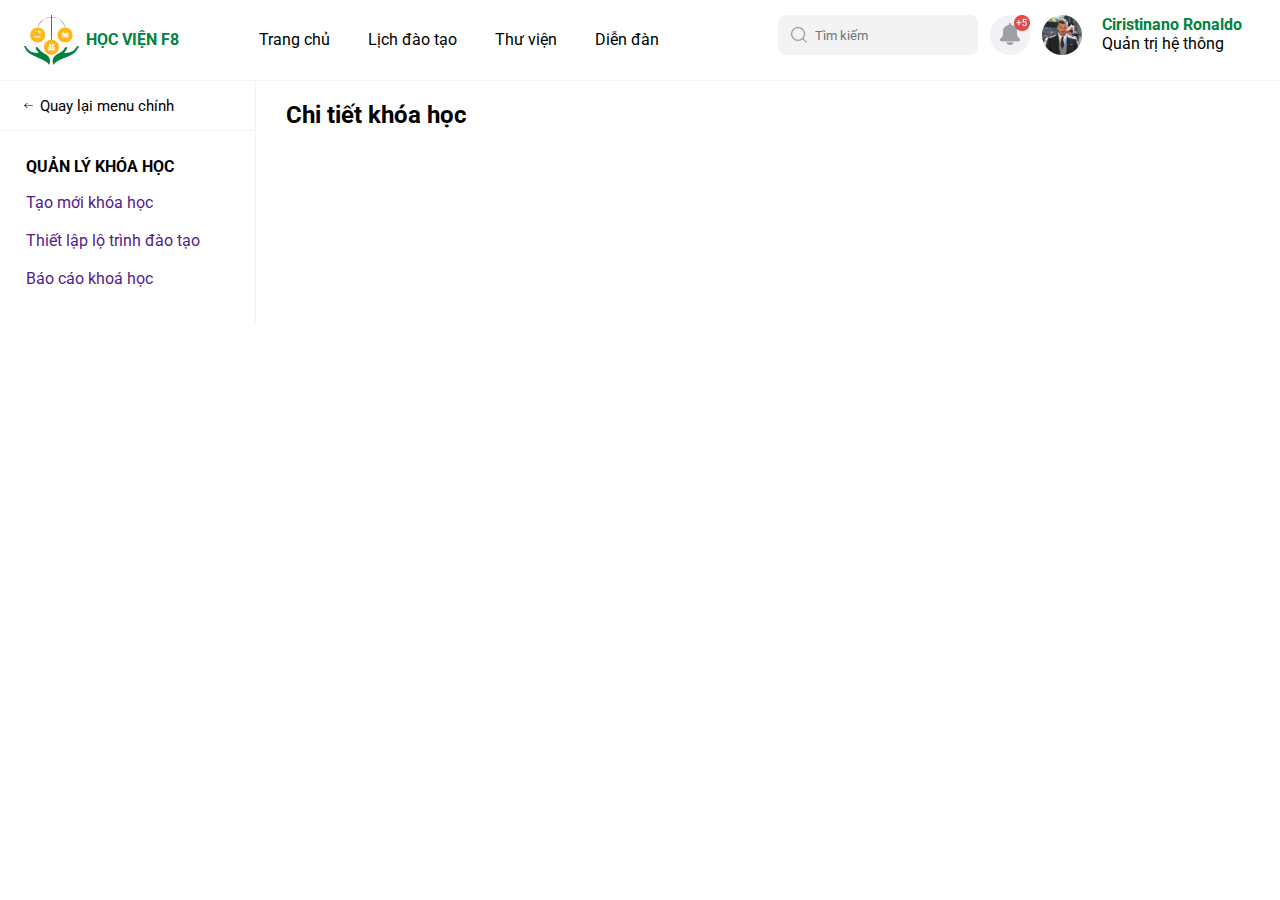
==== index.html @ c565a3fb "học viện F8" ====
<!DOCTYPE html>
<html lang="en">
  <head>
    <meta charset="UTF-8" />
    <meta http-equiv="X-UA-Compatible" content="IE=edge" />
    <meta name="viewport" content="width=device-width, initial-scale=1.0" />
    <link rel="stylesheet" href="./css/main.css" />
    <link rel="stylesheet" href="./css/base.css" />
    <link rel="stylesheet" href="https://cdnjs.cloudflare.com/ajax/libs/normalize/8.0.1/normalize.min.css" />
    <link href="https://fonts.googleapis.com/css2?family=Roboto:wght@300;400;500;700&display=swap" rel="stylesheet" />
    <title>Học Viện F8</title>
  </head>
  <body>
    <div class="app">
      <header class="header">
        <div class="header-left">
          <div class="header-label">
            <img src="./css/img/logo-f8.svg" alt="" class="header-img" />
            <h4 class="header-label__name">HỌC VIỆN F8</h4>
          </div>
          <ul class="header-list">
            <li class="header-iteam">
              <a href="" class="header-iteam__link">Trang chủ</a>
            </li>
            <li class="header-iteam">
              <a href="" class="header-iteam__link">Lịch đào tạo </a>
            </li>
            <li class="header-iteam">
              <a href="" class="header-iteam__link">Thư viện </a>
            </li>
            <li class="header-iteam">
              <a href="" class="header-iteam__link">Diễn đàn</a>
            </li>
          </ul>
        </div>
        <div class="header-right">
          <div class="header-form">
            <img src="./css/img/Group 11.png" alt="" class="header-search__img" />
            <input type="search" placeholder="Tìm kiếm" class="header-input" />
          </div>
          <div class="header-bell">
            <img src="./css/img/chuông.png" alt="" class="header-bell__number" />
          </div>
          <div class="header-accout">
            <img src="./css/img/beckham-10-1589364715-196-width2032height3047 3.png" alt="" class="header-accout__img" />
            <div class="header-accout__info">
              <div class="header-accout__info-info">
                <h4 class="header-accout__info-name">Ciristinano Ronaldo</h4>
                <img src="./css/img/Vector.png" alt="" class="header-accout__info-img" />
              </div>
              <p class="header-accout__info-job">Quản trị hệ thông</p>
            </div>
          </div>
        </div>
      </header>
      <div class="container">
        <div class="congtainer-left">
          <div class="nav-heading">
            <img src="./css/img/mũi ten.png" class="nav-heading__img" alt="" />
            <h5 class="nav-heading__title">Quay lại menu chính</h5>
          </div>
          <nav class="nav-container">
            <h4 class="nav-title">QUẢN LÝ KHÓA HỌC</h4>
            <ul class="nav-heading__list">
              <li class="nav-heading__iteam">
                <a href="" class="nav-heading__iteam-link">Tạo mới khóa học</a>
              </li>
              <li class="nav-heading__iteam">
                <a href="" class="nav-heading__iteam-link">Thiết lập lộ trình đào tạo</a>
              </li>
              <li class="nav-heading__iteam">
                <a href="" class="nav-heading__iteam-link">Báo cáo khoá học</a>
              </li>
            </ul>
          </nav>
        </div>
        <div class="container-right">
          <h2 class="right-title">Chi tiết khóa học</h2>
        </div>
      </div>
    </div>
  </body>
</html>
---- css/main.css ----
.app {
  max-width: 1440px;
  height: 100%;
}
.header {
  height: 80px;
  display: flex;
  padding: 15px 24px;
  justify-content: space-between;
}
.header-left {
  display: flex;
  justify-content: space-between;
}
.header-img {
  width: 55px;
  height: 50px;
}
.header-label {
  display: flex;
}
.header-label__name {
  color: #00833e;
  margin-left: 7px;
  text-align: center;
  line-height: 50px;
}
.header-list {
  display: flex;
  justify-content: space-between;
  margin-left: 80px;
  width: 400px;
}
.header-iteam {
  list-style: none;
  line-height: 50px;
}
.header-iteam__link {
  text-decoration: none;
  color: black;
}
.header-right {
  display: flex;
  justify-content: space-between;
  width: 478px;
  position: relative;
}
.header-form {
  display: flex;
  justify-content: center;
  align-items: center;
  width: 200px;
  height: 40px;
  border-radius: 8px;

  background-color: #f3f3f4;
}
.header-search__img {
  margin-right: 8px;
}
.header-input {
  border-style: none;
  width: 150px;
  background-color: #f3f3f4;
}
.header-bell {
  position: relative;
  width: 40px;
  height: 40px;
  background: #f1f2f4;
  border-radius: 50%;
}
.header-bell__number {
  position: absolute;
  top: 0px;
  right: 0px;
}
.header-accout {
  display: flex;
}
.header-accout__img {
  width: 40px;
  height: 40px;
}
.header-accout__info {
  margin-left: 20px;
}
.header-accout__info-name {
  color: #00833e;
}
.header-accout__info-info {
  display: flex;
}
.header-accout__info-img {
  width: 10px;
  height: 5.5px;
  margin-left: 4px;
  margin-top: 5px;
}

.container {
  width: 100%;
  border-top: 1px solid #f3f3f4;
  display: flex;
}
.congtainer-left {
  width: 20%;
  border-right: 1px solid #f3f3f4;
}
.nav-heading {
  display: flex;
  align-items: center;
  padding-left: 24px;
  border-bottom: 1px solid #f3f3f4;
  height: 50px;
}
.nav-heading__img {
  padding-right: 7px;
  width: 16px;
  height: 10;
}
.nav-heading__title {
  font-weight: 400;
  font-size: 15px;
  line-height: 18px;
}
.nav-container {
  padding: 26px;
}
.nav-heading__list {
  padding-top: 8px;
}
.nav-heading__iteam-link {
  line-height: 38px;
  text-decoration: none;
}
.nav-heading__iteam {
  list-style: none;
}
.container-right {
  padding: 20px 30px;
}
---- css/base.css ----
* {
  margin: 0px;
  padding: 0px;
  box-sizing: border-box;
  font-family: "Roboto", sans-serif;
}
.html {
  font-size: 62.5%;
  font-family: "Roboto", sans-serif;
}
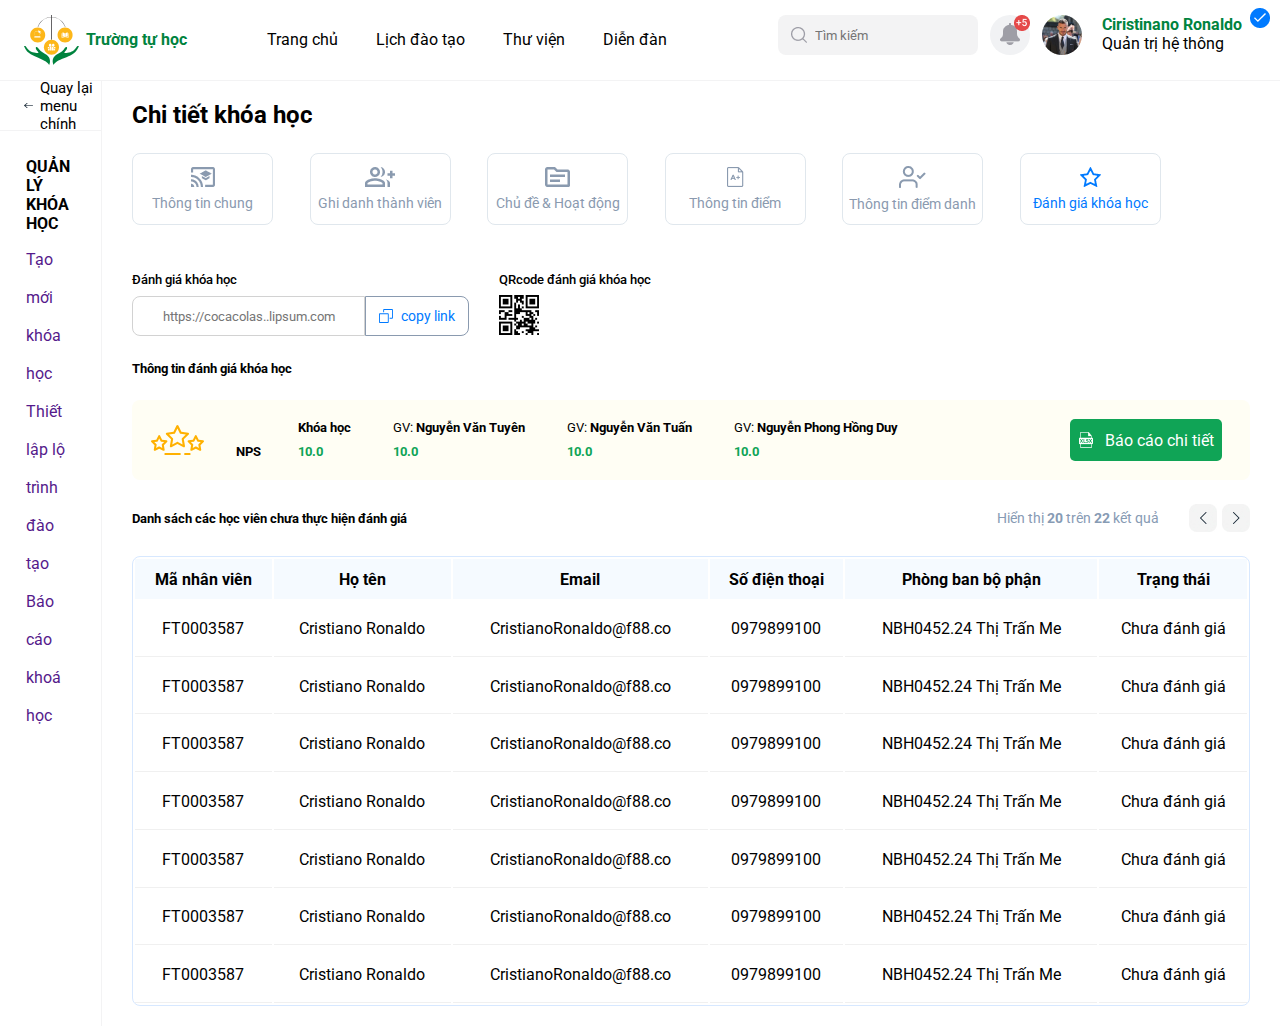
==== commit 19f27857: "đẩy-trường-tự-học-lên-git" ====
--- a/index.html
+++ b/index.html
@@ -6,17 +6,19 @@
     <meta name="viewport" content="width=device-width, initial-scale=1.0" />
     <link rel="stylesheet" href="./css/main.css" />
     <link rel="stylesheet" href="./css/base.css" />
+    <link rel="stylesheet" href="./css/img/favicon.ico">
     <link rel="stylesheet" href="https://cdnjs.cloudflare.com/ajax/libs/normalize/8.0.1/normalize.min.css" />
     <link href="https://fonts.googleapis.com/css2?family=Roboto:wght@300;400;500;700&display=swap" rel="stylesheet" />
-    <title>Học Viện F8</title>
+    <title>Trường tự học</title>
   </head>
+
   <body>
     <div class="app">
       <header class="header">
         <div class="header-left">
           <div class="header-label">
             <img src="./css/img/logo-f8.svg" alt="" class="header-img" />
-            <h4 class="header-label__name">HỌC VIỆN F8</h4>
+            <h4 class="header-label__name">Trường tự học</h4>
           </div>
           <ul class="header-list">
             <li class="header-iteam">
@@ -39,10 +41,12 @@
             <input type="search" placeholder="Tìm kiếm" class="header-input" />
           </div>
           <div class="header-bell">
-            <img src="./css/img/chuông.png" alt="" class="header-bell__number" />
+            <img src="./css/img/bell.png" alt="" class="header-bell__number" />
           </div>
           <div class="header-accout">
-            <img src="./css/img/beckham-10-1589364715-196-width2032height3047 3.png" alt="" class="header-accout__img" />
+            <a href="">
+              <img src="./css/img/beckham-10-1589364715-196-width2032height3047 3.png" alt="" class="header-accout__img" />
+            </a>
             <div class="header-accout__info">
               <div class="header-accout__info-info">
                 <h4 class="header-accout__info-name">Ciristinano Ronaldo</h4>
@@ -76,6 +80,160 @@
         </div>
         <div class="container-right">
           <h2 class="right-title">Chi tiết khóa học</h2>
+          <ul class="course">
+            <a href="#" class="course-iteam">
+              <img src="./css/img/general-information.png" alt="" class="course-iteam__img" />
+              <p class="course-iteam__text">Thông tin chung</p>
+            </a>
+            <a href="#" class="course-iteam">
+              <img src="./css/img/list-member.png" alt="" class="course-iteam__img" />
+              <p class="course-iteam__text">Ghi danh thành viên</p>
+            </a>
+            <a href="" class="course-iteam">
+              <img src="./css/img/theme-active.png" alt="" class="course-iteam__img" />
+              <p class="course-iteam__text">Chủ đề & Hoạt động</p>
+            </a>
+            <a href="" class="course-iteam">
+              <img src="./css/img/point-information.png" alt="" class="course-iteam__img" />
+              <p class="course-iteam__text">Thông tin điểm</p>
+            </a>
+            <a href="" class="course-iteam">
+              <img src="./css/img/attendance-information.png" alt="" class="course-iteam__img" />
+              <p class="course-iteam__text">Thông tin điểm danh</p>
+            </a>
+            <a href="" class=" course-iteam course-iteam__star ">
+              <img src="./css/img/tick-v.png" alt="" class="course-iteam__tick">
+              <img src="./css/img/star-blue.png" alt="" class="course-iteam__img "  />
+              <p class="course-iteam__text course-iteam__text-cours">Đánh giá khóa học</p>
+            </a>
+          </ul>
+          <div class="evaluate-link">
+            <div class="link-evaluate">
+              <p class="link-evaluate__title">Đánh giá khóa học</p>
+              <div href="" class="link-evaluate__wapper">
+                <input type="" placeholder="https://cocacolas..lipsum.com" class="link-evaluate__left" />
+                <div class="link-evaluate__inside">
+                  <img src="./css/img/evalution-logo.svg" alt="" class="link-evaluate__img" />
+                  <p class="link-text">copy link</p>
+                </div>
+              </div>
+            </div>
+            <div class="evaluate-QR">
+              <p class="evaluate-QR-title">QRcode đánh giá khóa học</p>
+              <img src="./css/img/QR.png" width="40px" height="40px" alt="" class="evaluate-QR-img" />
+            </div>
+          </div>
+          <h5 class="information-title">Thông tin đánh giá khóa học</h5>
+          <div class="teacher-container">
+            <div class="teacher-right">
+              <img src="./css/img/threeStart.svg" width="53px" height="30px" alt="" class="teacher-right__img">
+            </div>
+              <table class="teacher-table" >
+            <tr class="teacher-table__row">
+              <td class="teacher-table__head "></td>
+              <td class="teacher-table__head"> <b> Khóa học</b> </td>
+              <td  class="teacher-table__head ">GV: <b> Nguyễn Văn Tuyên </b></td>
+              <td class="teacher-table__head ">GV: <b> Nguyễn Văn Tuấn</b> </td>
+              <td class="teacher-table__head ">GV: <b> Nguyễn Phong Hồng Duy </b> </td>
+            </tr>
+            <tr class="teacher-table__row">
+              <td class=" teacher-table__data-nps "> <b> NPS </b></td>
+              <td class="teacher-table__data "> <b> 10.0</b></td>
+              <td class="teacher-table__data "> <b> 10.0</b></td>
+              <td class="teacher-table__data "> <b> 10.0</b></td>
+              <td class="teacher-table__data "> <b> 10.0</b></td>
+            </tr>
+           </table>
+            </ul>
+            <div class="teacher-left">
+            <div class="teacher-left__button">
+              <img src="./css/img/XLSX.png" alt="" class="teacher-left__img">
+              <a href="" class="teacher-right__text">Báo cáo chi tiết</a>
+            </div>
+          </div>
+          </div>
+          <div class="list">
+            <div class="list-header">
+              <h5 class="list-haeder__title">Danh sách các học viên chưa thực hiện đánh giá</h5>
+              <div class="list-haeder__right">
+                <p class="list-haeder__right-text">Hiển thị<b>  20</b> trên <b> 22</b> kết quả</p>
+                <img src="./css/img/turn-left.jpg" alt="" class="list-laeder__right-turnLeft">
+                <img src="./css/img/turn-right.jpg" alt="" class="list-laeder__right-turnRight">
+              </div>
+            </div>
+          </div>
+          <table class="list-table__container">
+            <div class="list-table__wapper">
+            <thead class="list-table__row-head">
+              <tr class="list-table__row-head">
+                <th class="list-table__head">Mã nhân viên</th>
+                <th class="list-table__head">Họ tên</th>
+                <th class="list-table__head">Email</th>
+                <th class="list-table__head">Số điện thoại</th>
+                <th class="list-table__head">Phòng ban bộ phận</th>
+                <th class="list-table__head">Trạng thái</th>
+              </tr>
+            </thead>
+            <tbody>
+              <tr class="list-table__row">
+                <td class="list-table__data">FT0003587</td>
+                <td class="list-table__data">Cristiano Ronaldo</td>
+                <td class="list-table__data">CristianoRonaldo@f88.co</td>
+                <td class="list-table__data">0979899100</td>
+                <td class="list-table__data">NBH0452.24 Thị Trấn Me</td>
+                <td class="list-table__data">Chưa đánh giá</td>
+              </tr>
+              <tr class="list-table__row">
+                <td class="list-table__data">FT0003587</td>
+                <td class="list-table__data">Cristiano Ronaldo</td>
+                <td class="list-table__data">CristianoRonaldo@f88.co</td>
+                <td class="list-table__data">0979899100</td>
+                <td class="list-table__data">NBH0452.24 Thị Trấn Me</td>
+                <td class="list-table__data">Chưa đánh giá</td>
+              </tr>
+              <tr class="list-table__row">
+                <td class="list-table__data">FT0003587</td>
+                <td class="list-table__data">Cristiano Ronaldo</td>
+                <td class="list-table__data">CristianoRonaldo@f88.co</td>
+                <td class="list-table__data">0979899100</td>
+                <td class="list-table__data">NBH0452.24 Thị Trấn Me</td>
+                <td class="list-table__data">Chưa đánh giá</td>
+              </tr>
+              <tr class="list-table__row">
+                <td class="list-table__data">FT0003587</td>
+                <td class="list-table__data">Cristiano Ronaldo</td>
+                <td class="list-table__data">CristianoRonaldo@f88.co</td>
+                <td class="list-table__data">0979899100</td>
+                <td class="list-table__data">NBH0452.24 Thị Trấn Me</td>
+                <td class="list-table__data">Chưa đánh giá</td>
+              </tr>
+              <tr class="list-table__row">
+                <td class="list-table__data">FT0003587</td>
+                <td class="list-table__data">Cristiano Ronaldo</td>
+                <td class="list-table__data">CristianoRonaldo@f88.co</td>
+                <td class="list-table__data">0979899100</td>
+                <td class="list-table__data">NBH0452.24 Thị Trấn Me</td>
+                <td class="list-table__data list-table__data-red">Chưa đánh giá</td>
+              </tr>
+              <tr class="list-table__row">
+                <td class="list-table__data">FT0003587</td>
+                <td class="list-table__data">Cristiano Ronaldo</td>
+                <td class="list-table__data">CristianoRonaldo@f88.co</td>
+                <td class="list-table__data">0979899100</td>
+                <td class="list-table__data">NBH0452.24 Thị Trấn Me</td>
+                <td class="list-table__data list-table__data-red">Chưa đánh giá</td>
+              </tr>
+              <tr class="list-table__row">
+                <td class="list-table__data">FT0003587</td>
+                <td class="list-table__data">Cristiano Ronaldo</td>
+                <td class="list-table__data">CristianoRonaldo@f88.co</td>
+                <td class="list-table__data">0979899100</td>
+                <td class="list-table__data">NBH0452.24 Thị Trấn Me</td>
+                <td class="list-table__data ls-tb">Chưa đánh giá</td>
+              </tr>
+            </tbody>
+            </div>
+          </table>
         </div>
       </div>
     </div>
--- a/css/main.css
+++ b/css/main.css
@@ -62,6 +62,7 @@
   border-style: none;
   width: 150px;
   background-color: #f3f3f4;
+  outline: none;
 }
 .header-bell {
   position: relative;
@@ -140,3 +141,223 @@
 .container-right {
   padding: 20px 30px;
 }
+.course {
+  height: 72px;
+  margin-top: 24px;
+  display: flex;
+  justify-content: space-between;
+  width: 1029px;
+}
+.course-iteam {
+  width: 141px;
+  height: 72px;
+  border: 1px solid #e0e7ed;
+  display: flex;
+  flex-direction: column;
+  justify-content: center;
+  align-items: center;
+  border-radius: 8px;
+  text-decoration: none;
+}
+.course-iteam__text {
+  font-weight: 400;
+  font-size: 14px;
+  margin-top: 8px;
+  color: #8a9aaf;
+}
+.course-iteam__text-cours {
+  font-weight: 400;
+  font-size: 14px;
+  margin-top: 8px;
+  color: #007aff;
+}
+.course-iteam__img {
+  color: #8a9aaf;
+}
+.course-iteam__tick {
+}
+.evaluate-link {
+  display: flex;
+  margin-top: 47px;
+  /* justify-content: flex-start; */
+}
+.link-evaluate {
+  border-radius: 8px;
+}
+
+.link-evaluate__title {
+  font-weight: 500;
+  font-size: 13px;
+}
+.link-evaluate__wapper {
+  display: flex;
+  margin-top: 9px;
+  width: 337px;
+  height: 40px;
+
+  line-height: 14.5px;
+  font-size: 14px;
+}
+.link-evaluate__left {
+  display: flex;
+  width: 233px;
+  border: 1px solid #d2d2d2;
+  border-radius: 8px 0 0 8px;
+  text-align: center;
+  outline: none;
+}
+.link-evaluate__inside {
+  width: 104px;
+  display: flex;
+  color: #8A9AAF;
+  justify-content: center;
+  align-items: center;
+  border: 1px solid #8A9AAF;
+  border-radius: 0 8px 8px 0;
+}
+.course-iteam__star:hover {
+  width: 141px;
+  height: 72px;
+  border: 1px solid #007aff;
+  color: #007aff;
+  display: flex;
+  flex-direction: column;
+  justify-content: center;
+  align-items: center;
+  border-radius: 8px;
+  text-decoration: none;
+  background-color: #d6e8fa;
+  position: relative;
+}
+.course-iteam__tick {
+  position: absolute;
+  top: 8px;
+  right: 10px;
+}
+.link-evaluate__img {
+  margin-right: 8px;
+}
+.link-text {
+  color: #007aff;
+}
+.evaluate-QR {
+  margin-left: 30px;
+  border-radius: 0 8px 8px 0;
+}
+.evaluate-QR-img {
+  margin-top: 8px;
+}
+.evaluate-QR-title {
+  font-weight: 500;
+  font-size: 13px;
+}
+.information-title {
+  margin-top: 4px;
+  margin-top: 22px;
+}
+.teacher-container {
+  margin-top: 24px;
+  width: 1118;
+  height: 80px;
+  background-color: #fffef4;
+  border-radius: 8px;
+  display: flex;
+
+  align-items: center;
+  margin-top: 24px;
+  /* padding: 21px; */
+}
+.tearch-center {
+  list-style: none;
+  display: flex;
+}
+.teacher-table {
+  margin-left: 30px;
+  height: 50px;
+
+  font-weight: 400;
+  font-size: 13px;
+}
+.teacher-table__head,
+.teacher-table__data {
+  padding: 0 20px;
+}
+.teacher-table__head {
+}
+.teacher-table__data {
+  color: #0ea456;
+}
+.list-header {
+  display: flex;
+  justify-content: space-between;
+  align-items: center;
+  margin: 24px 0;
+}
+
+.teacher-table__row {
+  line-height: 20px;
+}
+.teacher-right {
+  display: flex;
+  margin-left: 19px;
+  align-items: center;
+}
+
+.teacher-table__data-nps {
+  margin-right: 20px;
+}
+.teacher-left__button {
+  width: 152px;
+  height: 42px;
+  border-radius: 5px;
+  background-color: #10a456;
+  display: flex;
+  justify-content: center;
+  align-items: center;
+  margin-left: 150px;
+}
+.teacher-right__text {
+  margin-left: 12px;
+  text-decoration: none;
+  color: white;
+}
+
+.list-haeder__right {
+  display: flex;
+  /* justify-content: center; */
+}
+.list-haeder__right-text {
+  font-size: 14px;
+  color: #879bb4;
+  line-height: 200%;
+}
+.list-laeder__right-turnLeft {
+  margin-right: 5px;
+  margin-left: 30px;
+}
+
+.list-table__row-head {
+  background-color: #f5faff;
+  height: 40px;
+}
+.list-table__container {
+  width: 1118px;
+  height: 450px;
+  border-radius: 8px;
+  border: 1px solid #d7e8ff;
+}
+.list-table__data {
+  font: 14px;
+  border-bottom: 1px solid #f0f0f0;
+}
+.list-table__row-head {
+  border: 1px solid #d7e8ff;
+}
+.list-table__wapper {
+  width: 840px;
+}
+.list-table__data {
+  text-align: center;
+}
+.list-table__head {
+}
